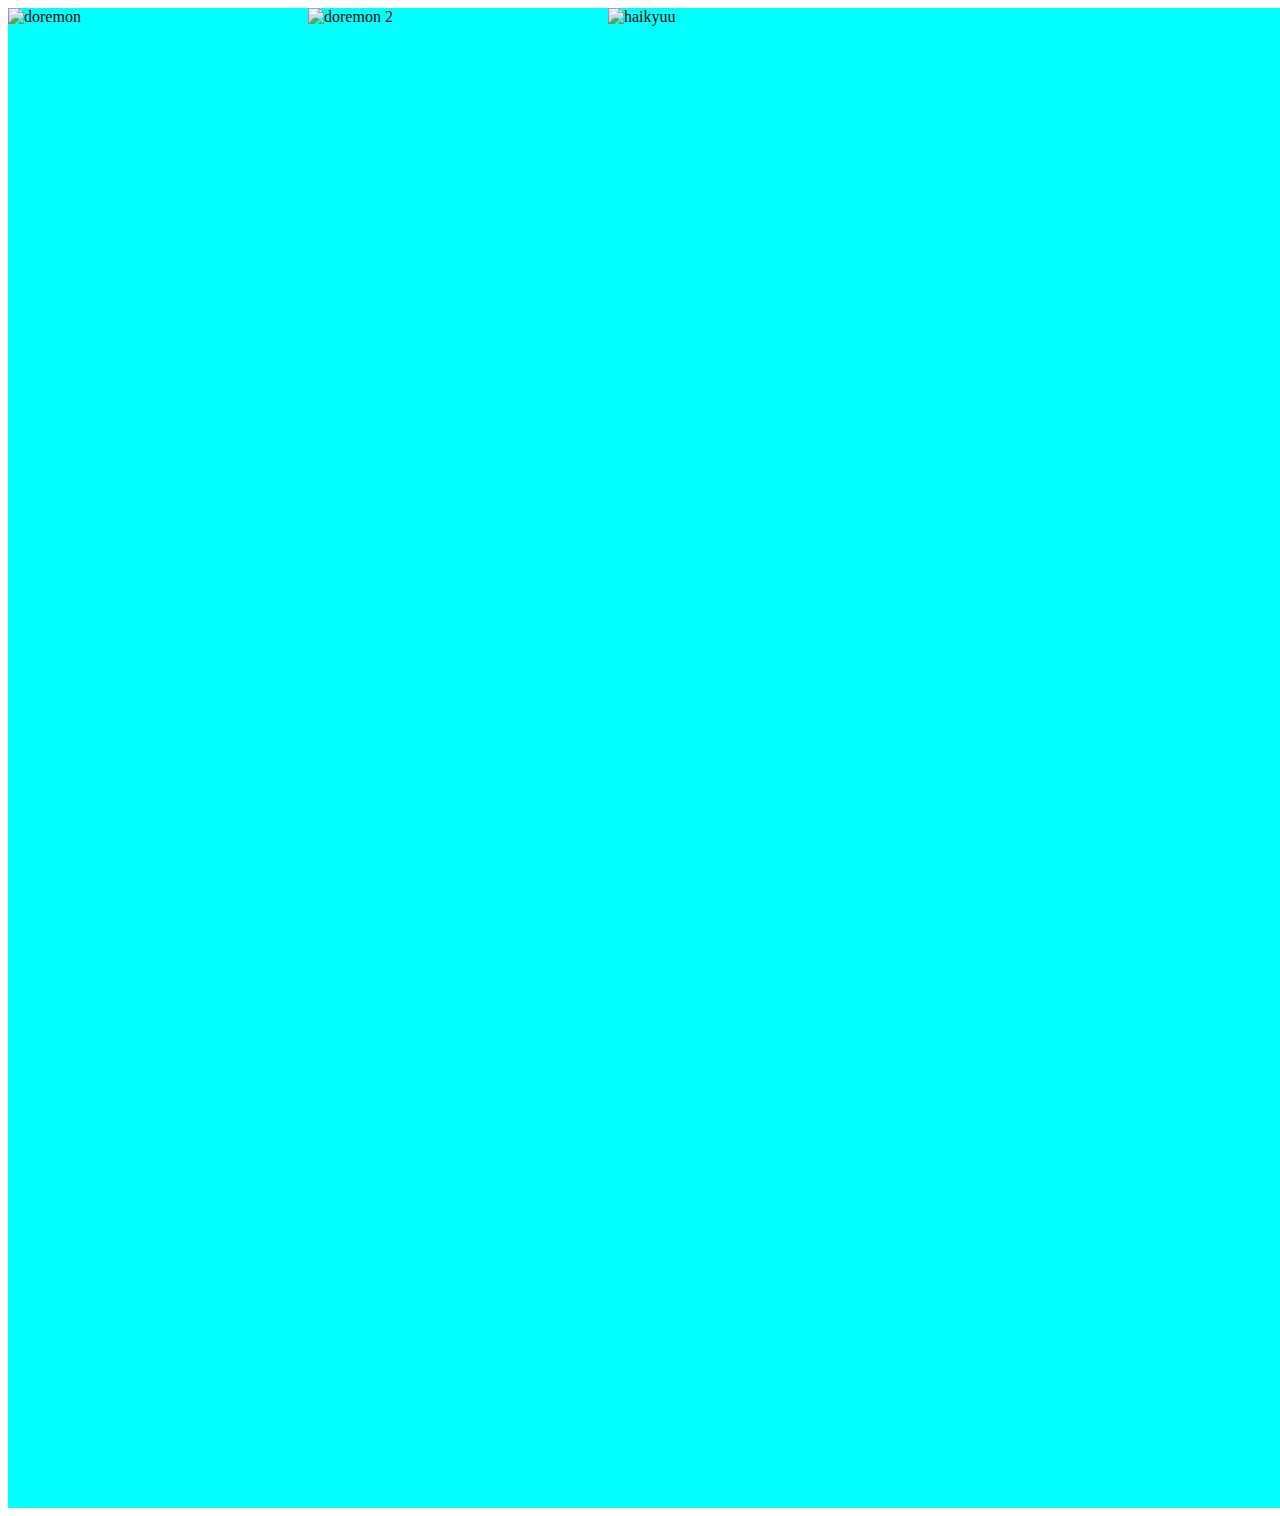
==== index.html @ 9c380f6e "Update index.html" ====
<!DOCTYPE html>
<html lang="en">
<head>
    <style>
        .container{
            display:flex;
            background-color: aqua;
            height: 1500px;
            width: 1500px;
            
            
        }
    </style>
    <meta charset="UTF-8">
    <meta name="viewport" content="width=device-width, initial-scale=1.0">
    <title>Document</title>
</head>
<body>
    <div class="container">
        <img class="item"  src="https://th.bing.com/th/id/OIP.2TBlFmTmCrCphzvo4qo-gQHaHa?rs=1&pid=ImgDetMain" alt="doremon" height="260px" width="300px">
        
        <img class="item"  src="https://th.bing.com/th/id/OIP.d8Ru71BDMBORkSqHaZwACwHaHa?w=1024&h=1024&rs=1&pid=ImgDetMain" alt="doremon 2" height="260px" width="300px">
        <img  class="item" src="https://images-wixmp-ed30a86b8c4ca887773594c2.wixmp.com/f/4632c472-87f4-4527-9180-27c764e712a5/db40s46-cb8c7c14-7756-4cbc-bcd0-49927c9cba26.jpg/v1/fill/w_1024,h_1492,q_75,strp/hinata_shoyo_haikyuu____by_cleyford_db40s46-fullview.jpg?token=eyJ0eXAiOiJKV1QiLCJhbGciOiJIUzI1NiJ9.[base64].7r_8IPGQyeuGTQTGFJblp1rMSHxsLLprKqJZ48ROgBU" alt="haikyuu" height="1000px" width="1000px">

    </div>
</body>
</html>
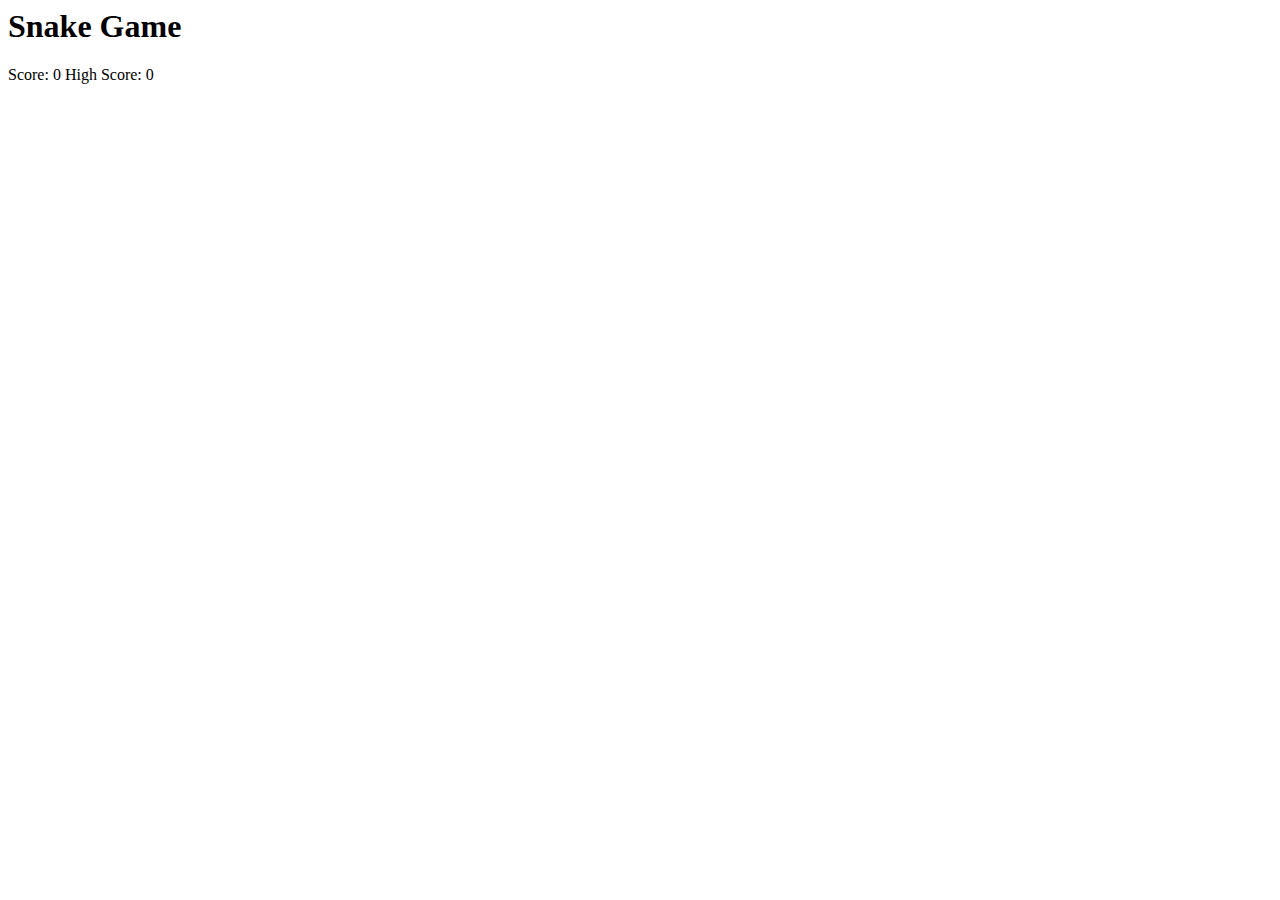
==== commit 5b6f9d2b: "Update index.html" ====
--- a/index.html
+++ b/index.html
@@ -1,28 +1,21 @@
-<!DOCTYPE html>
-<html lang="en">
-<head>
-    <style>
-        .container{
-            display:flex;
-            background-color: aqua;
-            height: 1500px;
-            width: 1500px;
-            
-            
-        }
-    </style>
-    <meta charset="UTF-8">
-    <meta name="viewport" content="width=device-width, initial-scale=1.0">
-    <title>Document</title>
+<html>
+<head> 
+<title>Snake Game JavaScript</title>
+    
 </head>
-<body>
-    <div class="container">
-        <img class="item"  src="https://th.bing.com/th/id/OIP.2TBlFmTmCrCphzvo4qo-gQHaHa?rs=1&pid=ImgDetMain" alt="doremon" height="260px" width="300px">
-        
-        <img class="item"  src="https://th.bing.com/th/id/OIP.d8Ru71BDMBORkSqHaZwACwHaHa?w=1024&h=1024&rs=1&pid=ImgDetMain" alt="doremon 2" height="260px" width="300px">
-        <img  class="item" src="https://images-wixmp-ed30a86b8c4ca887773594c2.wixmp.com/f/4632c472-87f4-4527-9180-27c764e712a5/db40s46-cb8c7c14-7756-4cbc-bcd0-49927c9cba26.jpg/v1/fill/w_1024,h_1492,q_75,strp/hinata_shoyo_haikyuu____by_cleyford_db40s46-fullview.jpg?token=eyJ0eXAiOiJKV1QiLCJhbGciOiJIUzI1NiJ9.[base64].7r_8IPGQyeuGTQTGFJblp1rMSHxsLLprKqJZ48ROgBU" alt="haikyuu" height="1000px" width="1000px">
-
-    </div>
+<div class="wrapper">
+ <h1>Snake Game</h1>
+<div class="game-details">
+    <span class="score">Score: 0</span>
+    <span class="high-score">High Score: 0</span>
+  </div>
+  <div class="play-board"></div>
+  <div class="controls">
+    <i data-key="ArrowLeft" class="fa-solid fa-arrow-left-long"></i>
+    <i data-key="ArrowUp" class="fa-solid fa-arrow-up-long"></i>
+    <i data-key="ArrowRight" class="fa-solid fa-arrow-right-long"></i>
+    <i data-key="ArrowDown" class="fa-solid fa-arrow-down-long"></i>
+  </div>
+</div>
 </body>
 </html>
-
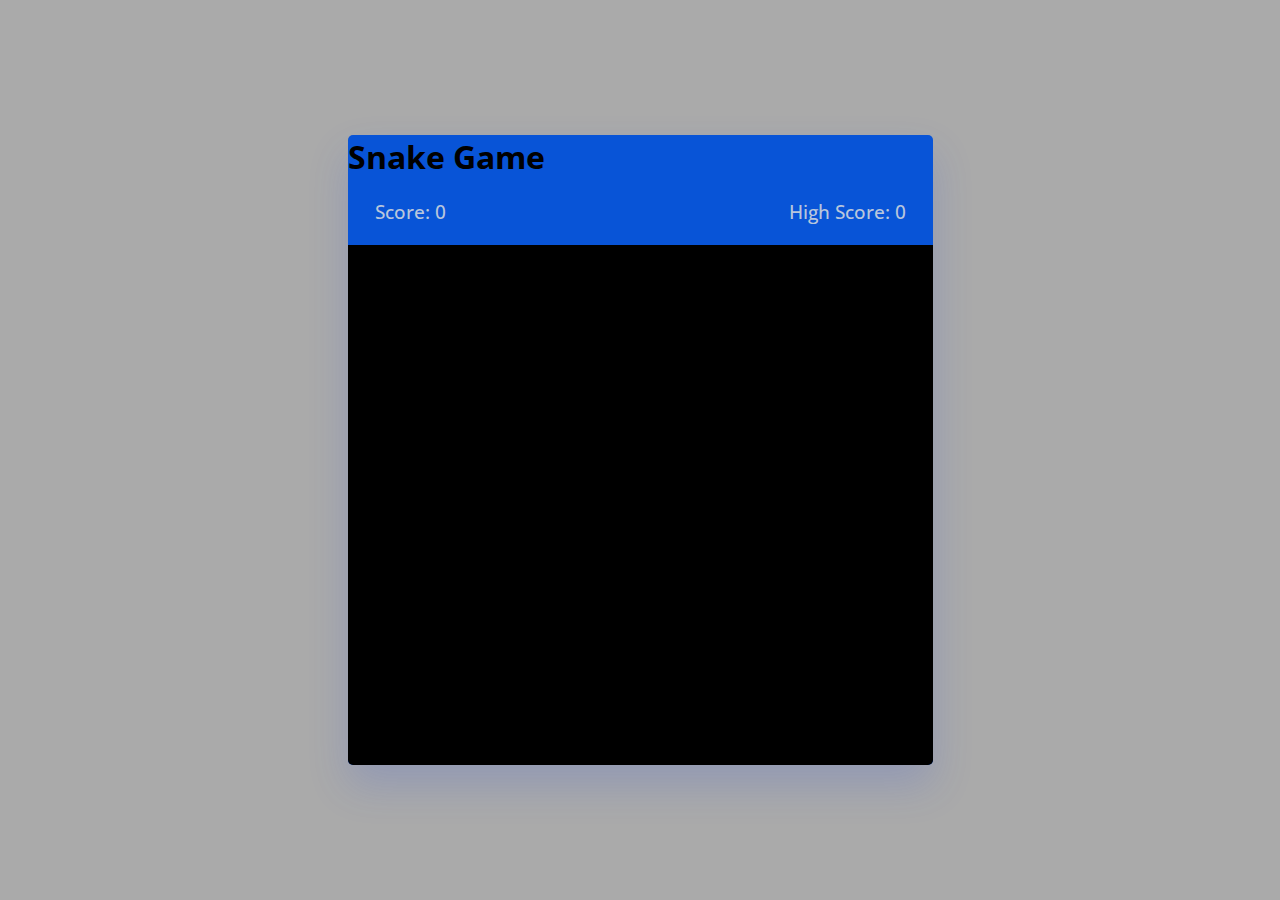
==== commit 0f1c739f: "Update index.html" ====
--- a/index.html
+++ b/index.html
@@ -1,6 +1,8 @@
 <html>
 <head> 
 <title>Snake Game JavaScript</title>
+    <link rel="stylesheet" href="index.css">
+    <link rel="javascript" href="index.js">
     
 </head>
 <div class="wrapper">
--- a/index.css
+++ b/index.css
@@ -0,0 +1,78 @@
+@import url('https://fonts.googleapis.com/css2?family=Open+Sans:wght@400;500;600;700&amp;display=swap');
+* {
+  margin: 0;
+  padding: 0;
+  box-sizing: border-box;
+  font-family: 'Open Sans', sans-serif;
+}
+body {
+  display: flex;
+  align-items: center;
+  justify-content: center;
+  min-height: 100vh;
+  background: #aaaaaa;
+}
+.wrapper {
+  width: 65vmin;
+  height: 70vmin;
+  display: flex;
+  overflow: hidden;
+  flex-direction: column;
+  justify-content: center;
+  border-radius: 5px;
+  background: #0854d7;
+  box-shadow: 0 20px 40px rgba(52, 87, 220, 0.2);
+}
+.game-details {
+  color: #B8C6DC;
+  font-weight: 500;
+  font-size: 1.2rem;
+  padding: 20px 27px;
+  display: flex;
+  justify-content: space-between;
+}
+.play-board {
+  height: 100%;
+  width: 100%;
+  display: grid;
+  background: #000000;
+  grid-template: repeat(30, 1fr) / repeat(30, 1fr);
+}
+.play-board .food {
+  background: #37ff00;
+}
+.play-board .head {
+  background: #fbff00;
+}
+
+.controls {
+  display: none;
+  justify-content: space-between;
+}
+.controls i {
+  padding: 25px 0;
+  text-align: center;
+  font-size: 1.3rem;
+  color: #B8C6DC;
+  width: calc(100% / 4);
+  cursor: pointer;
+  border-right: 1px solid #171B26;
+}
+
+@media screen and (max-width: 800px) {
+  .wrapper {
+    width: 90vmin;
+    height: 115vmin;
+  }
+  .game-details {
+    font-size: 1rem;
+    padding: 15px 27px;
+  }
+  .controls {
+    display: flex;
+  }
+  .controls i {
+    padding: 15px 0;
+    font-size: 1rem;
+  }
+}
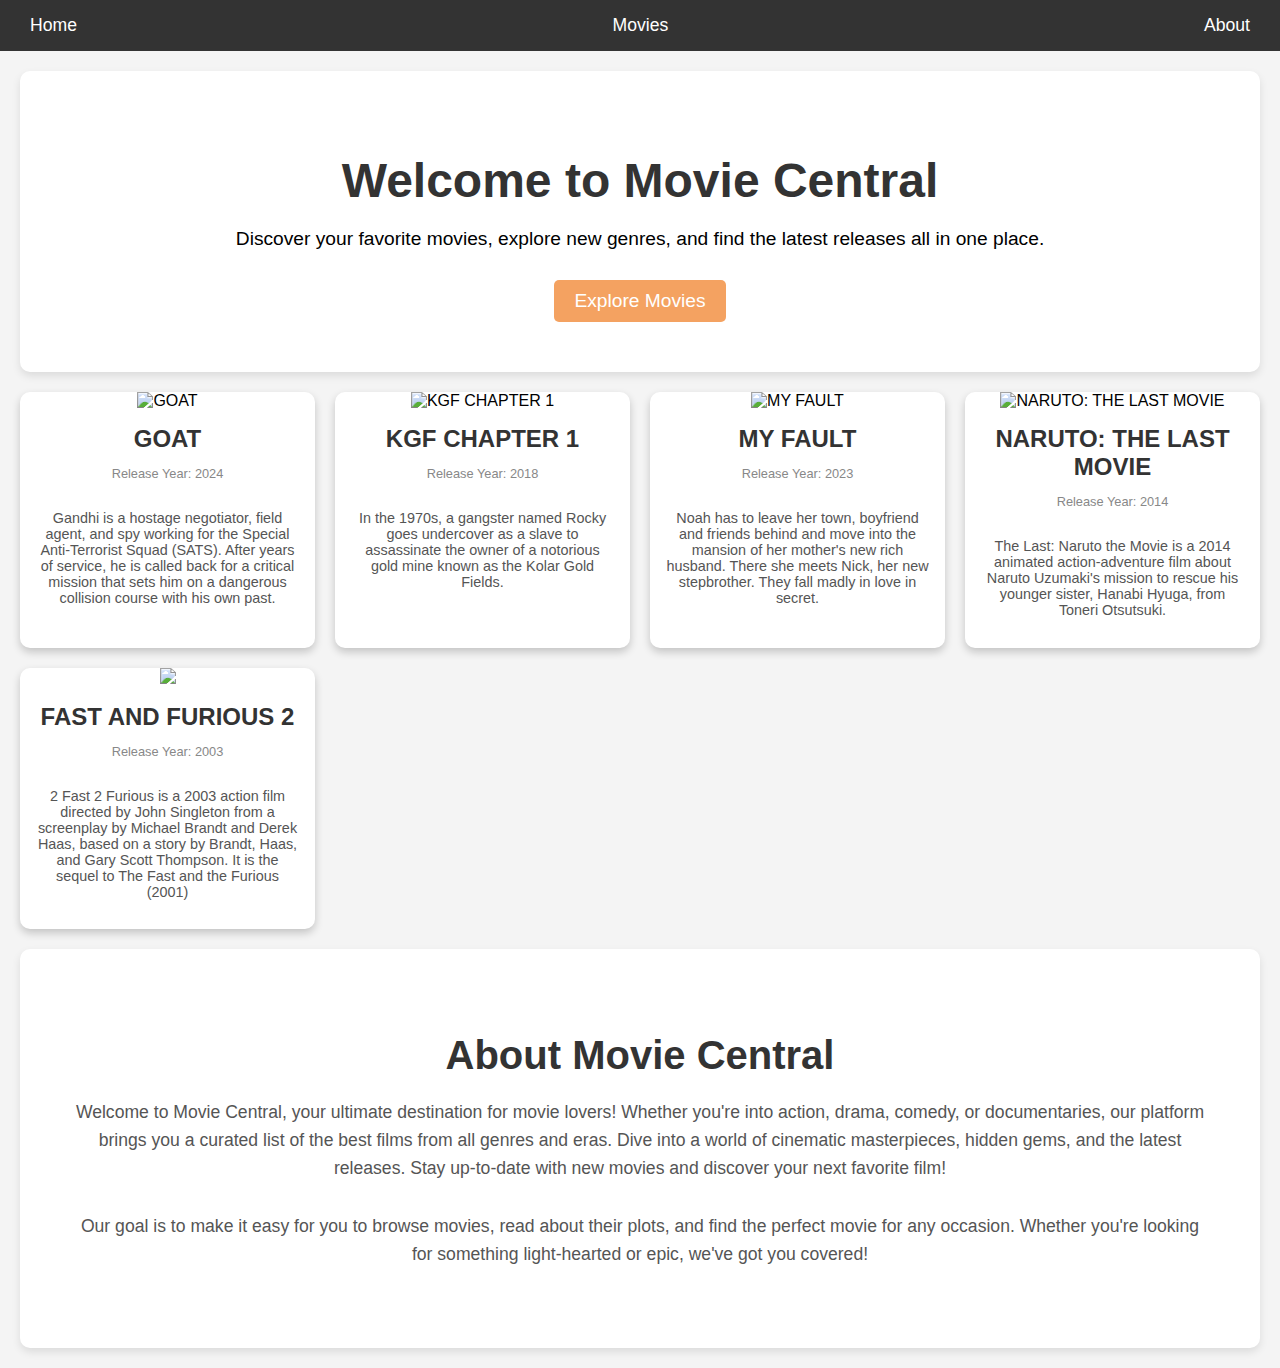
==== commit 5c9d266e: "Update index.html" ====
--- a/index.html
+++ b/index.html
@@ -1,23 +1,211 @@
-<html>
-<head> 
-<title>Snake Game JavaScript</title>
-    <link rel="stylesheet" href="index.css">
-    <link rel="javascript" href="index.js">
-    
+<!DOCTYPE html>
+<html lang="en">
+<head>
+    <meta charset="UTF-8">
+    <meta name="viewport" content="width=device-width, initial-scale=1.0">
+    <title>Movie Cards Grid</title>
+    <style>
+        /* Global Styles */
+        body {
+            font-family: Arial, sans-serif;
+            background-color: #f4f4f4;
+            margin: 0;
+            padding: 0;
+        }
+
+        h1, h2 {
+            color: #333;
+        }
+
+        /* Navbar */
+        nav {
+            background-color: #333;
+            padding: 15px;
+            display: flex;
+            justify-content: space-between;
+            align-items: center;
+        }
+
+        nav a {
+            color: white;
+            text-decoration: none;
+            margin: 0 15px;
+            font-size: 1.1em;
+        }
+
+        nav a:hover {
+            color: #f4a261;
+        }
+
+        /* Homepage Section */
+        .home-section {
+            text-align: center;
+            padding: 50px;
+            background-color: #ffffff;
+            margin: 20px;
+            border-radius: 10px;
+            box-shadow: 0 4px 8px rgba(0, 0, 0, 0.1);
+        }
+
+        .home-section h1 {
+            font-size: 3em;
+            margin-bottom: 20px;
+        }
+
+        .home-section p {
+            font-size: 1.2em;
+            margin-bottom: 30px;
+        }
+
+        .home-section button {
+            padding: 10px 20px;
+            font-size: 1.2em;
+            background-color: #f4a261;
+            border: none;
+            border-radius: 5px;
+            cursor: pointer;
+            color: white;
+        }
+
+        .home-section button:hover {
+            background-color: #e76f51;
+        }
+
+        /* Movie Grid */
+        .movie-grid {
+            display: grid;
+            grid-template-columns: repeat(auto-fit, minmax(250px, 1fr));
+            gap: 20px;
+            justify-content: center;
+            margin: 20px;
+        }
+
+        .movie-card {
+            background-color: #fff;
+            border-radius: 10px;
+            box-shadow: 0 4px 8px rgba(0, 0, 0, 0.2);
+            overflow: hidden;
+            text-align: center;
+            transition: transform 0.3s ease;
+        }
+
+        .movie-card:hover {
+            transform: scale(1.05);
+        }
+
+        .movie-card img {
+            width: 100%;
+            height: auto;
+        }
+
+        .movie-card h2 {
+            font-size: 1.5em;
+            margin: 15px 0 10px;
+        }
+
+        .movie-card p {
+            font-size: 0.9em;
+            color: #555;
+            padding: 0 15px 15px;
+        }
+
+        .movie-card .year {
+            font-size: 0.8em;
+            color: #888;
+            margin-bottom: 10px;
+        }
+
+        /* About Section */
+        #about {
+            background-color: #fff;
+            padding: 50px;
+            margin: 20px;
+            border-radius: 10px;
+            box-shadow: 0 4px 8px rgba(0, 0, 0, 0.1);
+            text-align: center;
+        }
+
+        #about h2 {
+            font-size: 2.5em;
+            color: #333;
+            margin-bottom: 20px;
+        }
+
+        #about p {
+            font-size: 1.1em;
+            color: #555;
+            margin-bottom: 30px;
+            line-height: 1.6;
+        }
+    </style>
 </head>
-<div class="wrapper">
- <h1>Snake Game</h1>
-<div class="game-details">
-    <span class="score">Score: 0</span>
-    <span class="high-score">High Score: 0</span>
-  </div>
-  <div class="play-board"></div>
-  <div class="controls">
-    <i data-key="ArrowLeft" class="fa-solid fa-arrow-left-long"></i>
-    <i data-key="ArrowUp" class="fa-solid fa-arrow-up-long"></i>
-    <i data-key="ArrowRight" class="fa-solid fa-arrow-right-long"></i>
-    <i data-key="ArrowDown" class="fa-solid fa-arrow-down-long"></i>
-  </div>
-</div>
+<body>
+
+    <!-- Navbar -->
+    <nav>
+        <a href="#home">Home</a>
+        <a href="#movies">Movies</a>
+        <a href="#about">About</a>
+    </nav>
+
+    <!-- Home Section -->
+    <section id="home" class="home-section">
+        <h1>Welcome to Movie Central</h1>
+        <p>Discover your favorite movies, explore new genres, and find the latest releases all in one place.</p>
+        <button onclick="window.location.href='#movies'">Explore Movies</button>
+    </section>
+
+    <!-- Movies Grid -->
+    <div id="movies" class="movie-grid">
+        <!-- Movie Card 1 -->
+        <div class="movie-card">
+            <img src="C:\Users\aryan\Downloads\The_Greatest_of_All_Time.jpg" alt="GOAT">
+            <h2>GOAT</h2>
+            <p class="year">Release Year: 2024</p>
+            <p>Gandhi is a hostage negotiator, field agent, and spy working for the Special Anti-Terrorist Squad (SATS). After years of service, he is called back for a critical mission that sets him on a dangerous collision course with his own past.</p>
+        </div>
+
+        <!-- Movie Card 2 -->
+        <div class="movie-card">
+            <img src="C:\Users\aryan\Downloads\MV5BNDMwNTY5YzctZmU1YS00MDc1LWI4OWUtYWIxNmUwYmRiZTVmXkEyXkFqcGc@.V1.jpg" alt="KGF CHAPTER 1">
+            <h2>KGF CHAPTER 1</h2>
+            <p class="year">Release Year: 2018</p>
+            <p>In the 1970s, a gangster named Rocky goes undercover as a slave to assassinate the owner of a notorious gold mine known as the Kolar Gold Fields.</p>
+        </div>
+
+        <!-- Movie Card 3 -->
+        <div class="movie-card">
+            <img src="C:\Users\aryan\Downloads\images.jpeg" alt="MY FAULT">
+            <h2>MY FAULT</h2>
+            <p class="year">Release Year: 2023</p>
+            <p>Noah has to leave her town, boyfriend and friends behind and move into the mansion of her mother's new rich husband. There she meets Nick, her new stepbrother. They fall madly in love in secret.</p>
+        </div>
+
+        <!-- Movie Card 4 -->
+        <div class="movie-card">
+            <img src="C:\Users\aryan\Downloads\The_last_naruto_movie.webp" alt="NARUTO: THE LAST MOVIE">
+            <h2>NARUTO: THE LAST MOVIE</h2>
+            <p class="year">Release Year: 2014</p>
+            <p>The Last: Naruto the Movie is a 2014 animated action-adventure film about Naruto Uzumaki's mission to rescue his younger sister, Hanabi Hyuga, from Toneri Otsutsuki.</p>
+        </div>
+
+        
+
+        <!-- Movie Card 5 -->
+        <div class="movie-card">
+            <img src="C:\Users\aryan\Downloads\A1XY12xgekL.AC_UF1000,1000_QL80.jpg">
+            <h2> FAST AND FURIOUS 2</h2>
+            <p class="year">Release Year: 2003</p>
+            <p>2 Fast 2 Furious is a 2003 action film directed by John Singleton from a screenplay by Michael Brandt and Derek Haas, based on a story by Brandt, Haas, and Gary Scott Thompson. It is the sequel to The Fast and the Furious (2001) </p>
+        </div>
+    </div>
+
+    <!-- About Section -->
+    <section id="about">
+        <h2>About Movie Central</h2>
+        <p>Welcome to Movie Central, your ultimate destination for movie lovers! Whether you're into action, drama, comedy, or documentaries, our platform brings you a curated list of the best films from all genres and eras. Dive into a world of cinematic masterpieces, hidden gems, and the latest releases. Stay up-to-date with new movies and discover your next favorite film!</p>
+        <p>Our goal is to make it easy for you to browse movies, read about their plots, and find the perfect movie for any occasion. Whether you're looking for something light-hearted or epic, we've got you covered!</p>
+    </section>
+
 </body>
 </html>
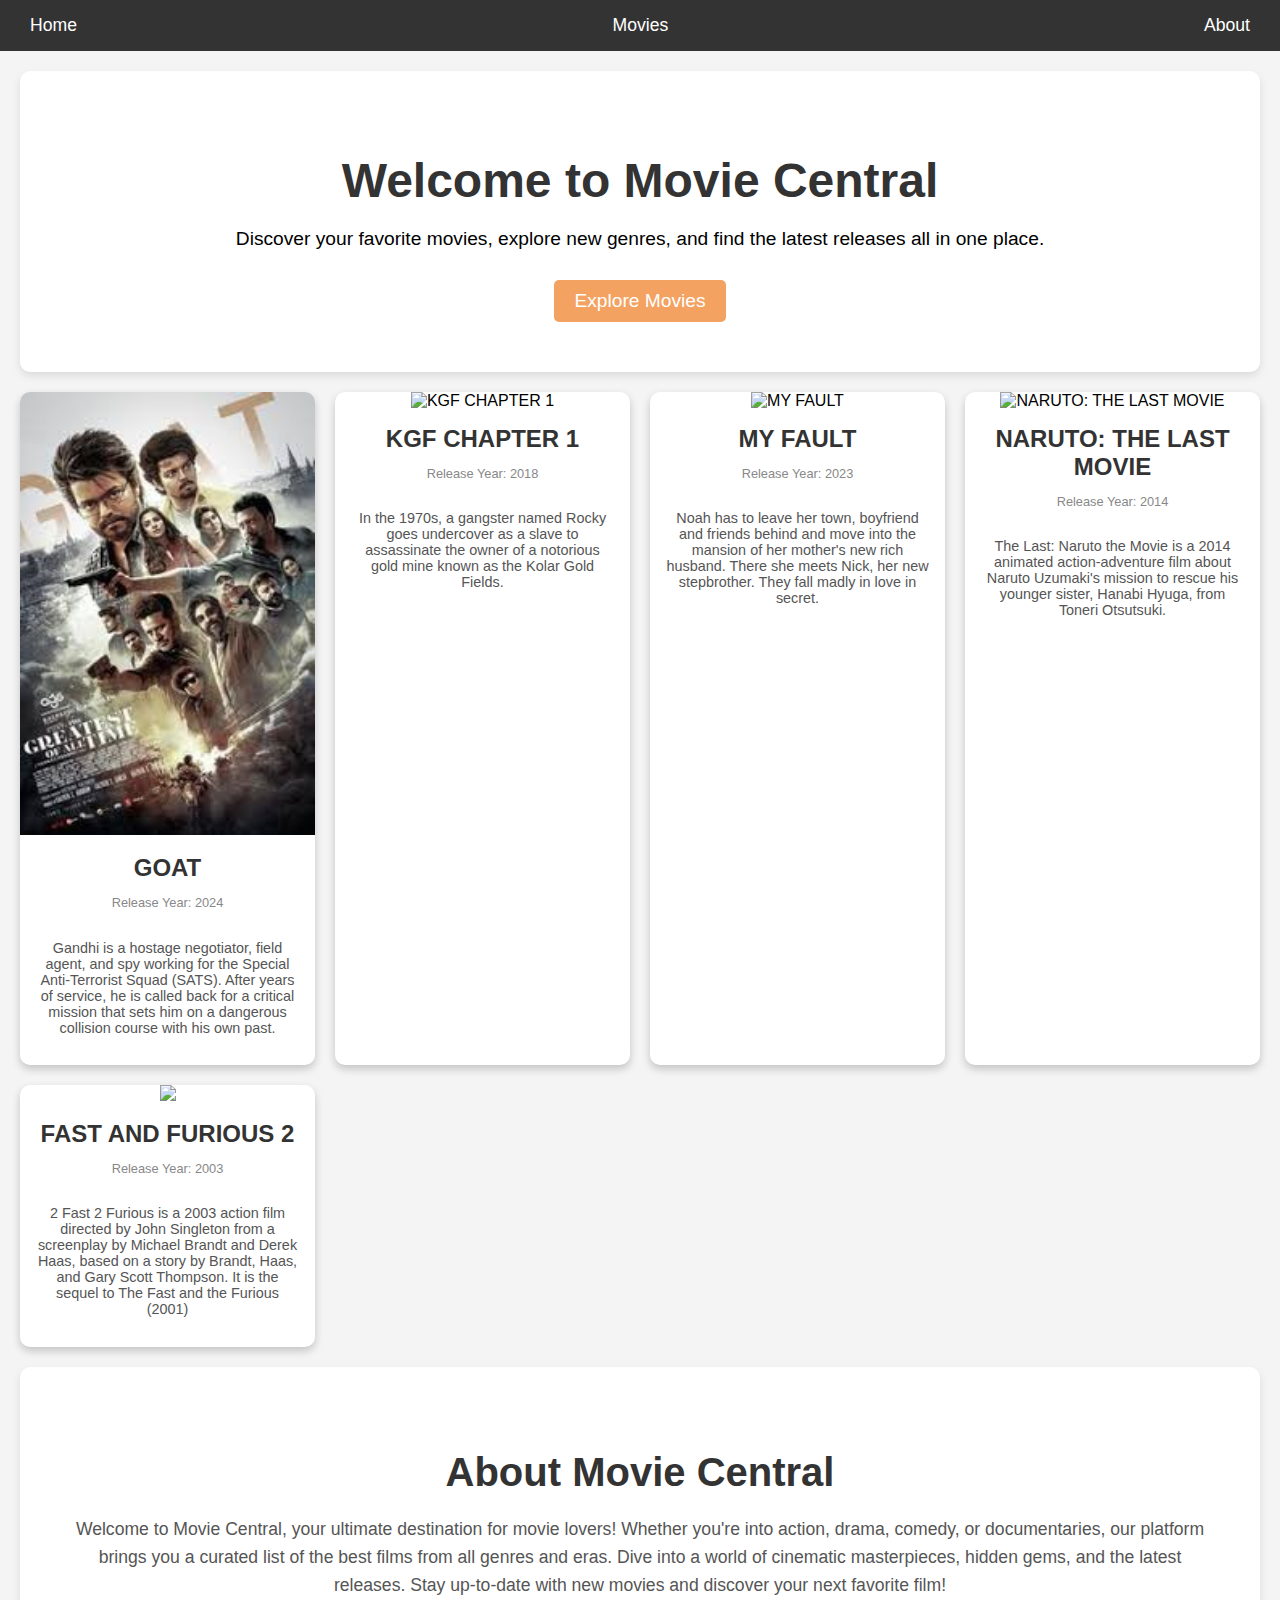
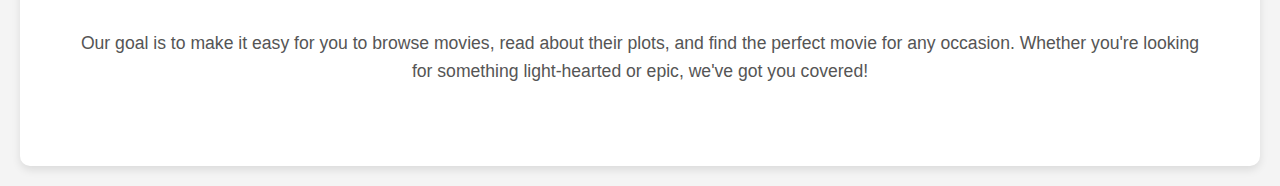
==== commit 4bc1e848: "Update index.html" ====
--- a/index.html
+++ b/index.html
@@ -159,7 +159,7 @@
     <div id="movies" class="movie-grid">
         <!-- Movie Card 1 -->
         <div class="movie-card">
-            <img src="C:\Users\aryan\Downloads\The_Greatest_of_All_Time.jpg" alt="GOAT">
+            <img src="[data-uri]" alt="GOAT">
             <h2>GOAT</h2>
             <p class="year">Release Year: 2024</p>
             <p>Gandhi is a hostage negotiator, field agent, and spy working for the Special Anti-Terrorist Squad (SATS). After years of service, he is called back for a critical mission that sets him on a dangerous collision course with his own past.</p>
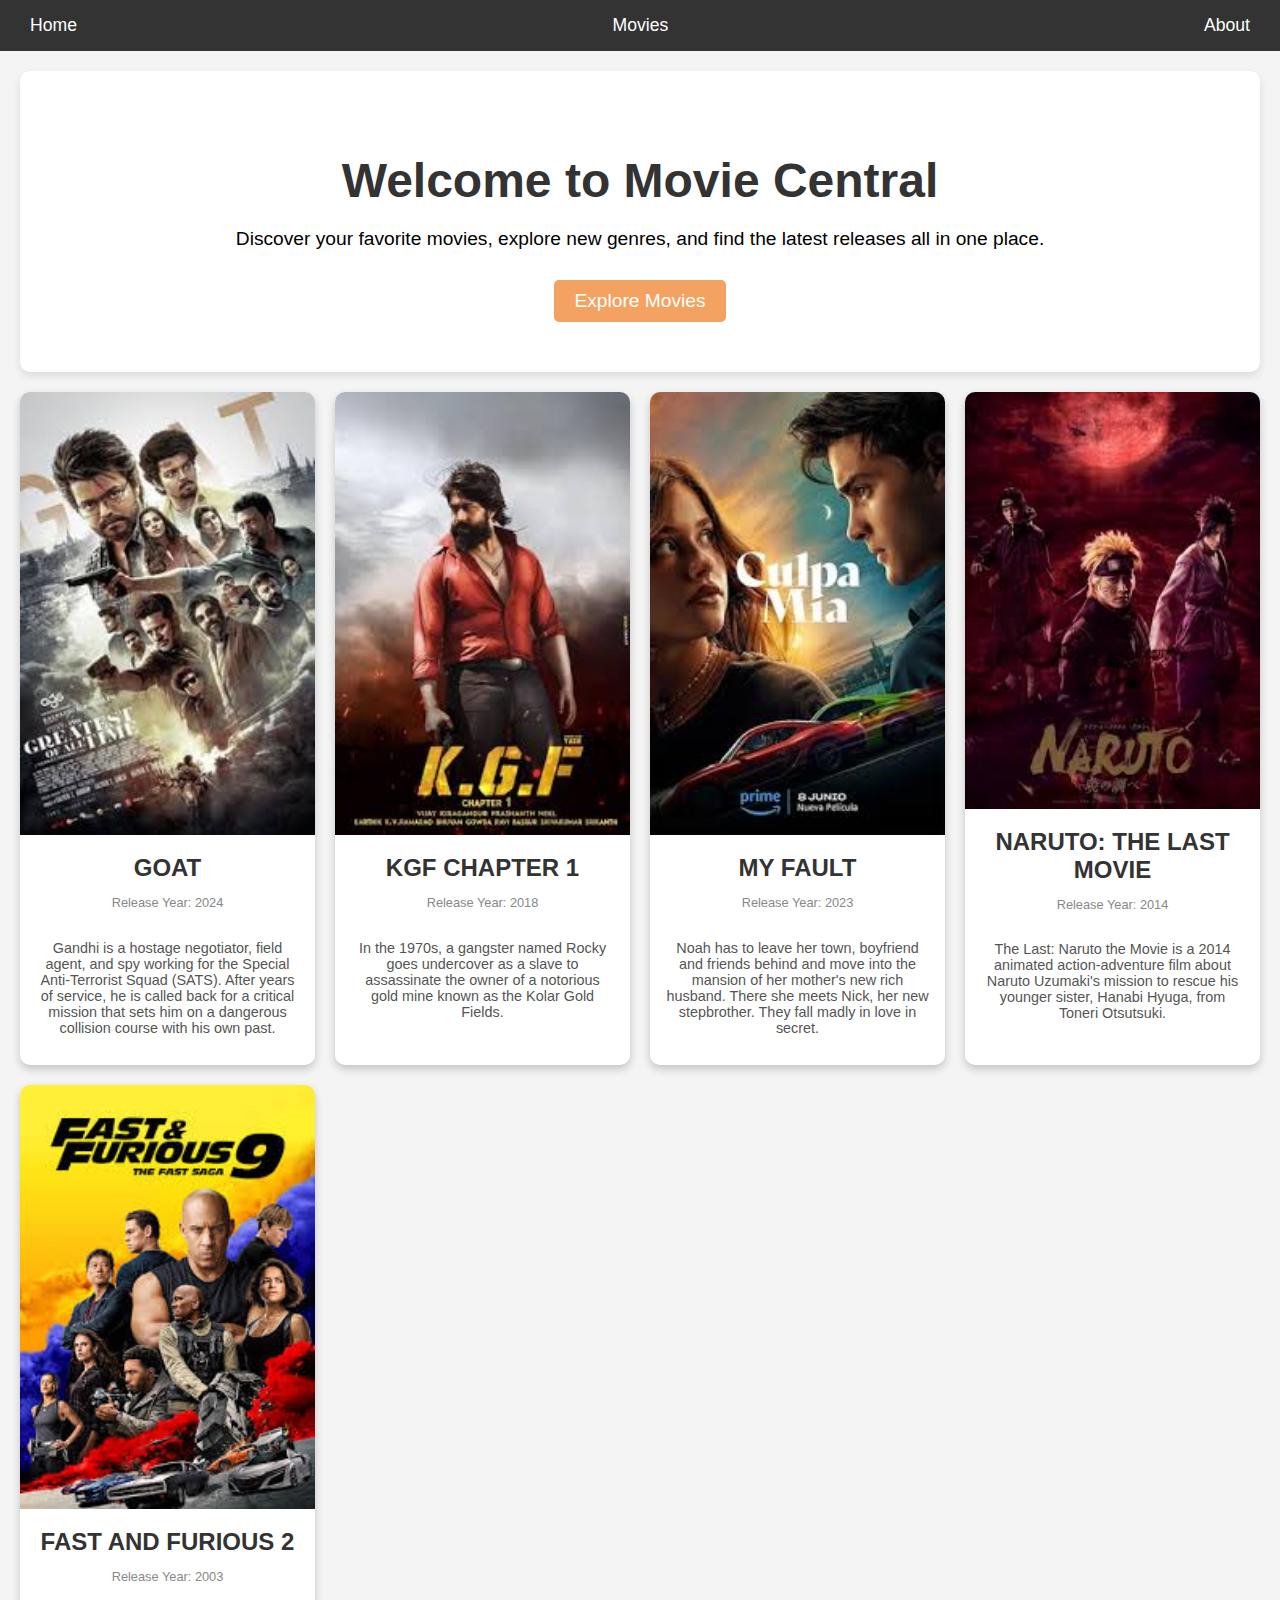
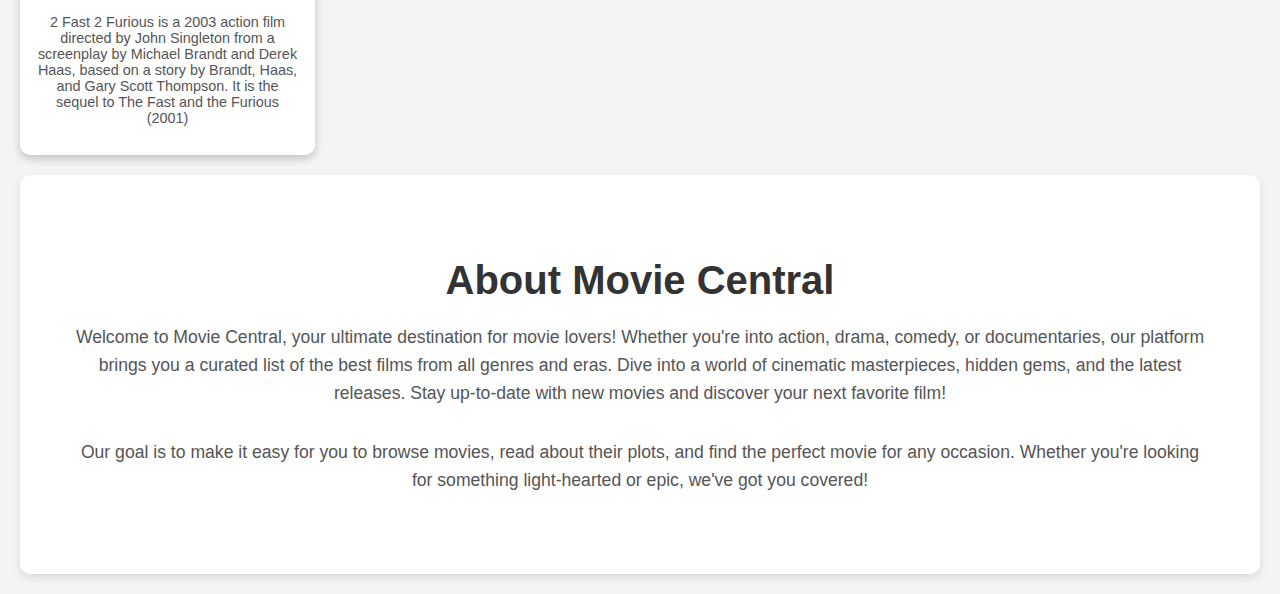
==== commit 4c5a300e: "Update index.html" ====
--- a/index.html
+++ b/index.html
@@ -167,7 +167,7 @@
 
         <!-- Movie Card 2 -->
         <div class="movie-card">
-            <img src="C:\Users\aryan\Downloads\MV5BNDMwNTY5YzctZmU1YS00MDc1LWI4OWUtYWIxNmUwYmRiZTVmXkEyXkFqcGc@.V1.jpg" alt="KGF CHAPTER 1">
+            <img src="[data-uri]" alt="KGF CHAPTER 1">
             <h2>KGF CHAPTER 1</h2>
             <p class="year">Release Year: 2018</p>
             <p>In the 1970s, a gangster named Rocky goes undercover as a slave to assassinate the owner of a notorious gold mine known as the Kolar Gold Fields.</p>
@@ -175,7 +175,7 @@
 
         <!-- Movie Card 3 -->
         <div class="movie-card">
-            <img src="C:\Users\aryan\Downloads\images.jpeg" alt="MY FAULT">
+            <img src="[data-uri]" alt="MY FAULT">
             <h2>MY FAULT</h2>
             <p class="year">Release Year: 2023</p>
             <p>Noah has to leave her town, boyfriend and friends behind and move into the mansion of her mother's new rich husband. There she meets Nick, her new stepbrother. They fall madly in love in secret.</p>
@@ -183,7 +183,7 @@
 
         <!-- Movie Card 4 -->
         <div class="movie-card">
-            <img src="C:\Users\aryan\Downloads\The_last_naruto_movie.webp" alt="NARUTO: THE LAST MOVIE">
+            <img src="[data-uri]" alt="NARUTO: THE LAST MOVIE">
             <h2>NARUTO: THE LAST MOVIE</h2>
             <p class="year">Release Year: 2014</p>
             <p>The Last: Naruto the Movie is a 2014 animated action-adventure film about Naruto Uzumaki's mission to rescue his younger sister, Hanabi Hyuga, from Toneri Otsutsuki.</p>
@@ -193,7 +193,7 @@
 
         <!-- Movie Card 5 -->
         <div class="movie-card">
-            <img src="C:\Users\aryan\Downloads\A1XY12xgekL.AC_UF1000,1000_QL80.jpg">
+            <img src="[data-uri]">
             <h2> FAST AND FURIOUS 2</h2>
             <p class="year">Release Year: 2003</p>
             <p>2 Fast 2 Furious is a 2003 action film directed by John Singleton from a screenplay by Michael Brandt and Derek Haas, based on a story by Brandt, Haas, and Gary Scott Thompson. It is the sequel to The Fast and the Furious (2001) </p>
